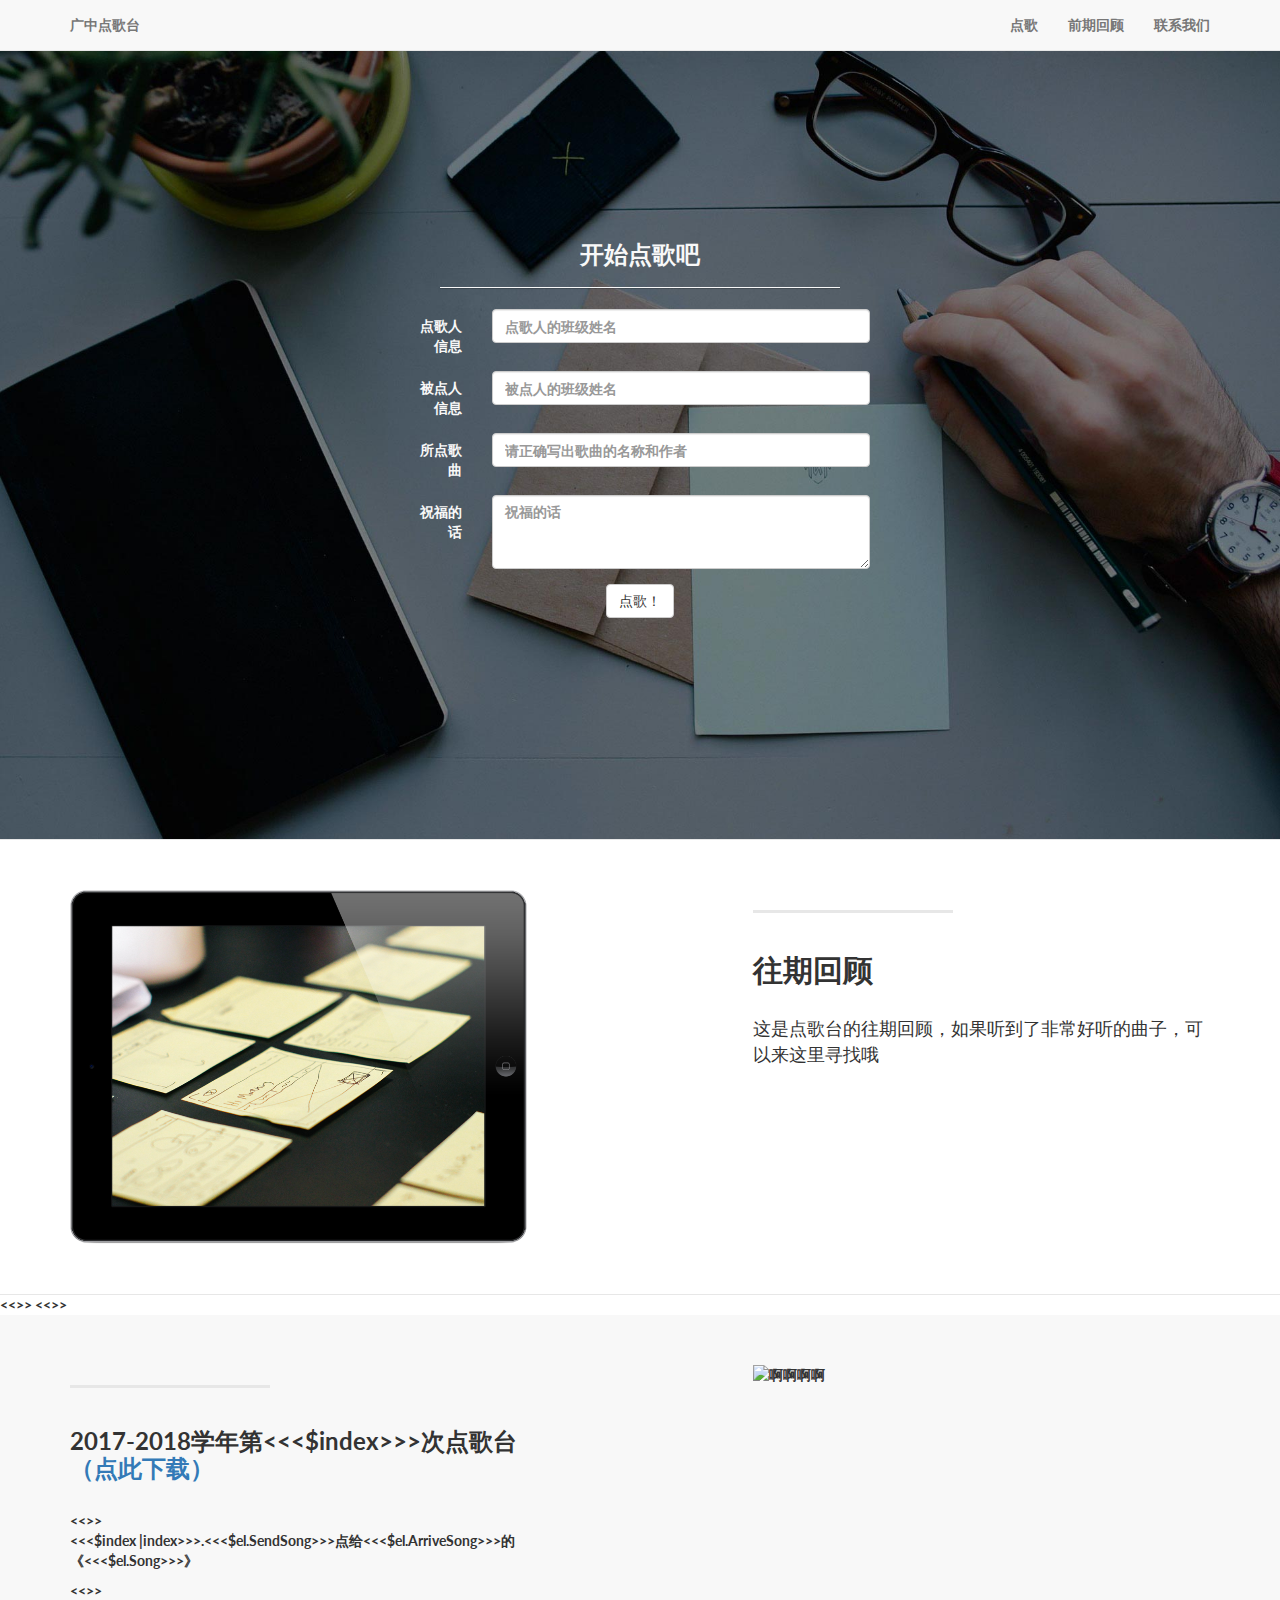
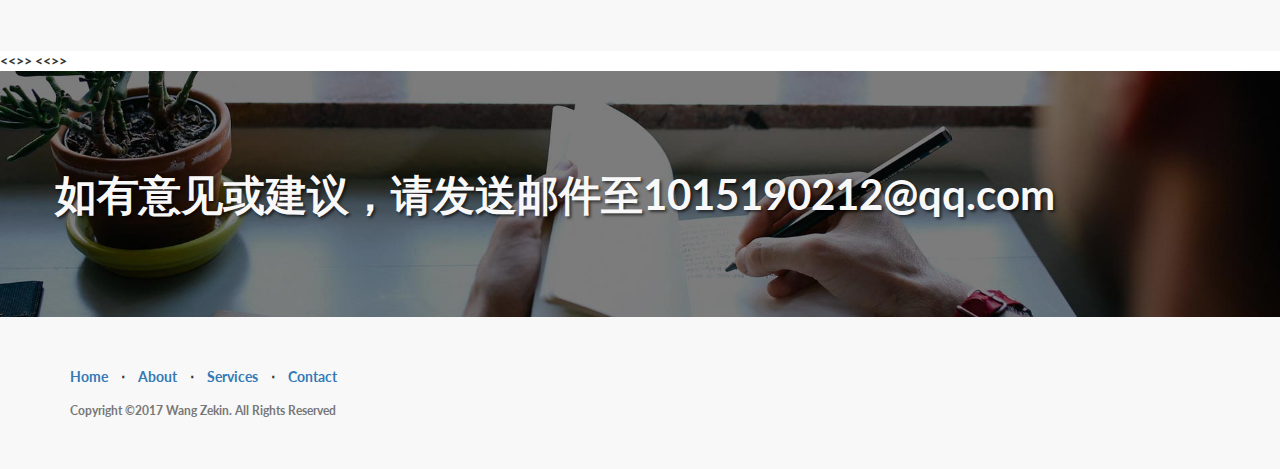
==== views/index.html @ b21ccbcf "Initial commit" ====
<!DOCTYPE html>
<html lang="en">

<head>

    <meta charset="utf-8">
    <meta http-equiv="X-UA-Compatible" content="IE=edge">
    <meta name="viewport" content="width=device-width, initial-scale=1">
    <meta name="description" content="">
    <meta name="author" content="">

    <title>广中点歌台</title>

    <!-- Bootstrap Core CSS -->
    <link href="/static/css/bootstrap.min.css" rel="stylesheet">

    <!-- Custom CSS -->
    <link href="/static/css/landing-page.css" rel="stylesheet">

    <!-- Custom Fonts -->
    <link href="/static/font-awesome/css/font-awesome.min.css" rel="stylesheet" type="text/css">
    <link href="https://fonts.googleapis.com/css?family=Lato:300,400,700,300italic,400italic,700italic" rel="stylesheet"
          type="text/css">

    <!-- HTML5 Shim and Respond.js IE8 support of HTML5 elements and media queries -->
    <!-- WARNING: Respond.js doesn't work if you view the page via file:// -->
    <!--[if lt IE 9]>
    <script src="https://oss.maxcdn.com/libs/html5shiv/3.7.0/html5shiv.js"></script>
    <script src="https://oss.maxcdn.com/libs/respond.js/1.4.2/respond.min.js"></script>
    <![endif]-->

</head>

<body>

<!-- Navigation -->
<nav class="navbar navbar-default navbar-fixed-top topnav" role="navigation">
    <div class="container topnav">
        <!-- Brand and toggle get grouped for better mobile display -->
        <div class="navbar-header">
            <button type="button" class="navbar-toggle" data-toggle="collapse"
                    data-target="#bs-example-navbar-collapse-1">
                <span class="sr-only">Toggle navigation</span>
                <span class="icon-bar"></span>
                <span class="icon-bar"></span>
                <span class="icon-bar"></span>
            </button>
            <a class="navbar-brand topnav" href="#">广中点歌台</a>
        </div>
        <!-- Collect the nav links, forms, and other content for toggling -->
        <div class="collapse navbar-collapse" id="bs-example-navbar-collapse-1">
            <ul class="nav navbar-nav navbar-right">
                <li>
                    <a href="#home">点歌</a>
                </li>
                <li>
                    <a href="#services">前期回顾</a>
                </li>
                <li>
                    <a href="#contact">联系我们</a>
                </li>
            </ul>
        </div>
        <!-- /.navbar-collapse -->
    </div>
    <!-- /.container -->
</nav>


<!-- Header -->
<a name="home"></a>
<div class="intro-header">
    <div class="container">
        <div class="row">
            <div class="col-lg-12">
                <div class="intro-message" id="music">
                    <transition name="fade">

                        <h1 v-if="done">您已成功报名</h1>
                    </transition>
                    <transition name="fade">
                        <div v-if="!done">
                            <div v-if="error" class="alert alert-warning alert-dismissible" role="alert">
                                <button type="button" class="close" data-dismiss="alert" aria-label="Close"><span
                                        aria-hidden="true">&times;</span></button>
                                <strong>Warning!</strong> 请确认填写完表格
                            </div>
                            <h3>开始点歌吧</h3>
                            <hr class="intro-divider">
                            <center>
                                <form class="form-horizontal intro-form">
                                    <div class="form-group">
                                        <label class="col-sm-2 control-label">点歌人信息</label>
                                        <div class="col-sm-10">
                                            <input type="text" v-model="formdata.sendSong" class="form-control"
                                                   id="inputname1" placeholder="点歌人的班级姓名">
                                        </div>
                                    </div>
                                    <div class="form-group">
                                        <label class="col-sm-2 control-label">被点人信息</label>
                                        <div class="col-sm-10">
                                            <input type="text" v-model="formdata.arriveSong" class="form-control"
                                                   placeholder="被点人的班级姓名">
                                        </div>
                                    </div>
                                    <div class="form-group">
                                        <label class="col-sm-2 control-label">所点歌曲</label>
                                        <div class="col-sm-10">
                                            <input type="text" v-model="formdata.Song" class="form-control"
                                                   placeholder="请正确写出歌曲的名称和作者">
                                        </div>
                                    </div>
                                    <div class="form-group">
                                        <label class="col-sm-2 control-label">祝福的话</label>
                                        <div class="col-sm-10">
                                            <textarea v-model="formdata.Something" class="form-control" rows="3"
                                                      placeholder="祝福的话"></textarea>
                                        </div>
                                    </div>
                                </form>

                                <button @click="add" class="btn btn-default" :disabled="loading">点歌！</button>
                            </center>
                        </div>
                    </transition>
                </div>
            </div>
        </div>

    </div>
    <!-- /.container -->

</div>
<!-- /.intro-header -->

<!-- Page Content -->

<a name="services"></a>
<div class="content-section-b">
    <div class="container">
        <div class="row">
            <div class="col-lg-5 col-lg-offset-1 col-sm-push-6  col-sm-6">
                <hr class="section-heading-spacer">
                <div class="clearfix"></div>
                <h2 class="section-heading">往期回顾<br></h2>
                <p class="lead">这是点歌台的往期回顾，如果听到了非常好听的曲子，可以来这里寻找哦
                </p>
            </div>
            <div class="col-lg-5 col-sm-pull-6  col-sm-6">
                <img class="img-responsive" src="/static/img/ipad.png" alt="">
            </div>
        </div>

    </div>
    <!-- /.container -->
</div>
<<<range  $index, $elem := .data>>>
<<<if $elem>>>
<div class="content-section-a">
    <div class="container">
        <div class="row">
            <div class="col-lg-5 col-sm-6">
                <hr class="section-heading-spacer">
                <div class="clearfix"></div>
                <h3 class="section-heading">
                    2017-2018学年第<<<$index>>>次点歌台<br>
                    <a href="/static/music/<<<$index>>>.zip"> （点此下载）</a>
                </h3>
                <<<range $index, $el := $elem.S>>>
                    <p>
                        <<<$index |index>>>.<<<$el.SendSong>>>点给<<<$el.ArriveSong>>>的《<<<$el.Song>>>》
                    </p>
                <<<end>>>
            </div>
            <div class="col-lg-5 col-lg-offset-2 col-sm-6">
                <img class="img-responsive" src="<<<$elem.P.Picture>>>" alt="啊啊啊啊">
            </div>
        </div>

    </div>
    <!-- /.container -->

</div>
<!-- /.content-section-a -->
<<<end>>>
<<<end>>>

<a name="contact"></a>
<div class="banner">
    <div class="container">

        <div class="row">
            <div >
                <h2>如有意见或建议，请发送邮件至1015190212@qq.com</h2>
            </div>
        </div>

    </div>
    <!-- /.container -->

</div>
<!-- /.banner -->

<!-- Footer -->
<footer>
    <div class="container">
        <div class="row">
            <div class="col-lg-12">
                <ul class="list-inline">
                    <li>
                        <a href="#">Home</a>
                    </li>
                    <li class="footer-menu-divider">&sdot;</li>
                    <li>
                        <a href="#home">About</a>
                    </li>
                    <li class="footer-menu-divider">&sdot;</li>
                    <li>
                        <a href="#services">Services</a>
                    </li>
                    <li class="footer-menu-divider">&sdot;</li>
                    <li>
                        <a href="#contact">Contact</a>
                    </li>
                </ul>
                <p class="copyright text-muted small">Copyright &copy;2017 Wang Zekin. All Rights Reserved</p>
            </div>
        </div>
    </div>
</footer>

<!-- jQuery -->
<script src="/static/js/jquery.js"></script>

<!-- Bootstrap Core JavaScript -->
<script src="/static/js/bootstrap.min.js"></script>
<!-- Vue  -->
<script src="/static/js/vue.js"></script>
<!--axios  -->
<script src="/static/js/axios.min.js"></script>
<script>
    var music = new Vue({
        el: '#music',
        data: {
            loading: false,
            done: false,
            formdata: {
                sendSong: '',
                arriveSong: '',
                Song: '',
                Something: '',
                num:1
            },
            error: false

        },
        methods: {
            add: function () {
                this.loading = true
                for (let x of Object.keys(this.formdata)) {
                    if (this.formdata[x] === '') {
                        console.log(x)
                        this.error = true
                        return
                    }
                }
                this.error = false
                axios.get('/add', {
                    params: this.formdata
                }).then((res) => {
                    this.loading = false
                this.done = true
                console.log(res)
            }).catch (res =>{
                    console.log(res)
                })
            }
        }
    })
</script>
</body>

</html>
---- static/css/landing-page.css ----
/*
 * Start Bootstrap - Landing Page (http://startbootstrap.com/)
 * Copyright 2013-2016 Start Bootstrap
 * Licensed under MIT (https://github.com/BlackrockDigital/startbootstrap/blob/gh-pages/LICENSE)
 */

body,
html {
    width: 100%;
    height: 100%;
}

body,
h1,
h2,
h3,
h4,
h5,
h6 {
    font-family: "Lato","Helvetica Neue",Helvetica,Arial,sans-serif;
    font-weight: 700;
}

.topnav {
    font-size: 14px; 
}

.lead {
    font-size: 18px;
    font-weight: 400;
}

.intro-header {
    padding-top: 50px; /* If you're making other pages, make sure there is 50px of padding to make sure the navbar doesn't overlap content! */
    padding-bottom: 50px;
    text-align: center;
    color: #f8f8f8;
    background: url(../img/intro-bg.jpg) no-repeat center center;
    background-size: cover;
}

.intro-message {
    position: relative;
    text-align: center;
    padding-top: 15%;
    padding-bottom: 15%;
}


.intro-message > h1 {
    margin: 0;
    text-shadow: 2px 2px 3px rgba(0,0,0,0.6);
    font-size: 5em;
}

.intro-divider {
    width: 400px;
    border-top: 1px solid #f8f8f8;
    border-bottom: 1px solid rgba(0,0,0,0.2);
}

.intro-message > h3 {
    text-shadow: 2px 2px 3px rgba(0,0,0,0.6);
}

.intro-form{
    width:460px;
}

@media(max-width:767px) {
    .intro-message {
        padding-bottom: 15%;
    }

    .intro-message > h1 {
        font-size: 3em;
    }

    ul.intro-social-buttons > li {
        display: block;
        margin-bottom: 20px;
        padding: 0;
    }

    ul.intro-social-buttons > li:last-child {
        margin-bottom: 0;
    }

    .intro-divider {
        width: 100%;
    }
    .intro-form{
        width: 100%
    }
}

.network-name {
    text-transform: uppercase;
    font-size: 14px;
    font-weight: 400;
    letter-spacing: 2px;
}

.content-section-a {
    padding: 50px 0;
    background-color: #f8f8f8;
}

.content-section-b {
    padding: 50px 0;
    border-top: 1px solid #e7e7e7;
    border-bottom: 1px solid #e7e7e7;
}

.section-heading {
    margin-bottom: 30px;
}

.section-heading-spacer {
    float: left;
    width: 200px;
    border-top: 3px solid #e7e7e7;
}

.banner {
    padding: 100px 0;
    color: #f8f8f8;
    background: url(../img/banner-bg.jpg) no-repeat center center;
    background-size: cover;
}

.banner h2 {
    margin: 0;
    text-shadow: 2px 2px 3px rgba(0,0,0,0.6);
    font-size: 3em;
}

.banner ul {
    margin-bottom: 0;
}

.banner-social-buttons {
    float: right;
    margin-top: 0;
}

@media(max-width:1199px) {
    ul.banner-social-buttons {
        float: left;
        margin-top: 15px;
    }
}

@media(max-width:767px) {
    .banner h2 {
        margin: 0;
        text-shadow: 2px 2px 3px rgba(0,0,0,0.6);
        font-size: 3em;
    }

    ul.banner-social-buttons > li {
        display: block;
        margin-bottom: 20px;
        padding: 0;
    }

    ul.banner-social-buttons > li:last-child {
        margin-bottom: 0;
    }
}

footer {
    padding: 50px 0;
    background-color: #f8f8f8;
}

p.copyright {
    margin: 15px 0 0;
}

.fade-enter-active, .fade-leave-active {
    transition: opacity .5s
}
.fade-enter, .fade-leave-to /* .fade-leave-active in below version 2.1.8 */ {
    opacity: 0
}

.table-css{
    padding: 20px;
}
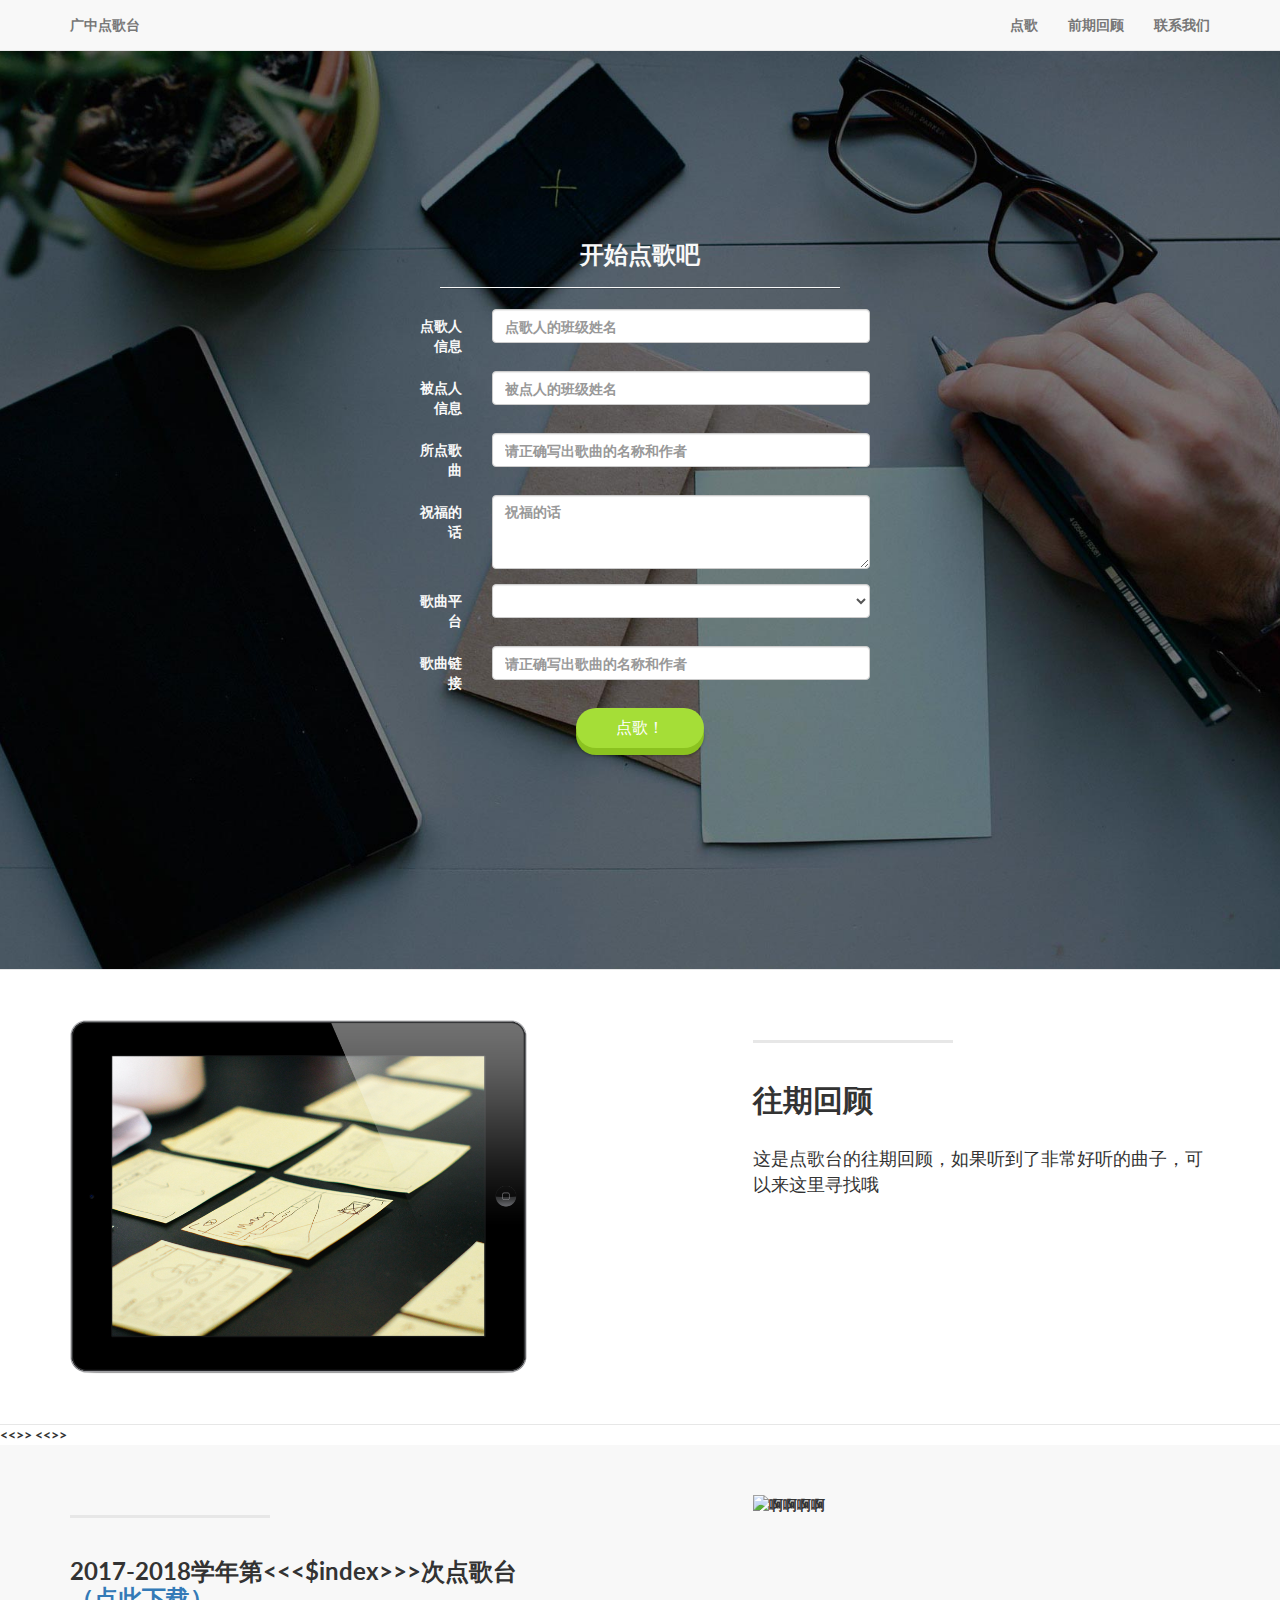
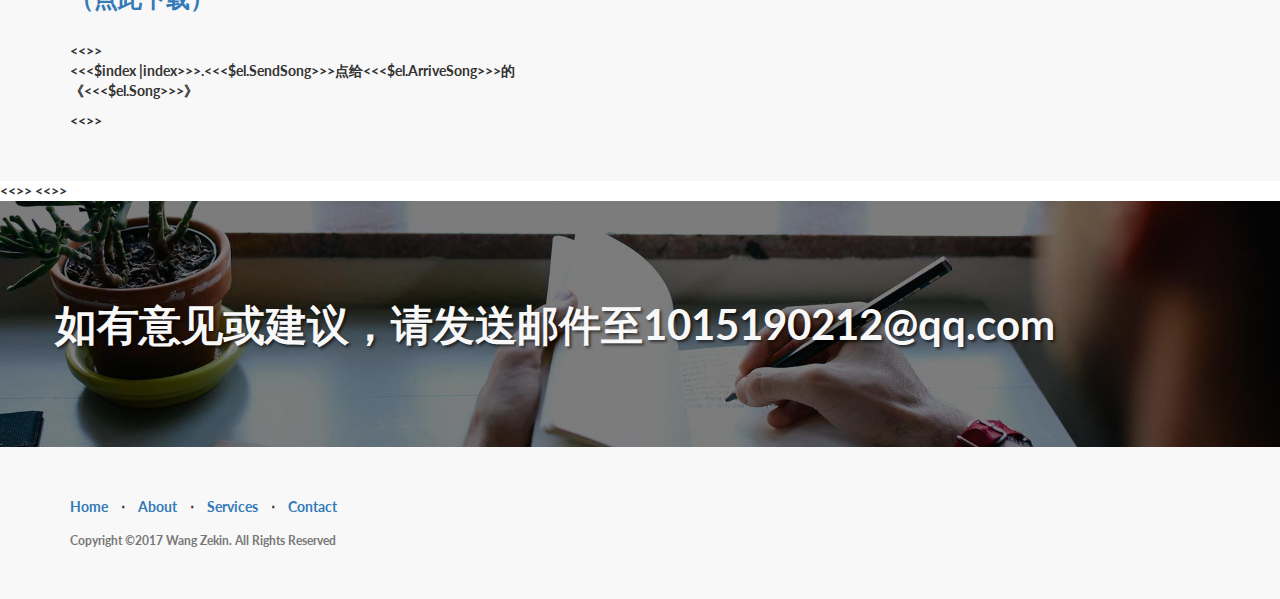
==== commit 5585060d: "update" ====
--- a/views/index.html
+++ b/views/index.html
@@ -10,6 +10,9 @@
     <meta name="author" content="">
 
     <title>广中点歌台</title>
+
+    <!--Button css-->
+    <link href="/static/css/button.css" rel="stylesheet">
 
     <!-- Bootstrap Core CSS -->
     <link href="/static/css/bootstrap.min.css" rel="stylesheet">
@@ -103,6 +106,7 @@
                                                    placeholder="被点人的班级姓名">
                                         </div>
                                     </div>
+
                                     <div class="form-group">
                                         <label class="col-sm-2 control-label">所点歌曲</label>
                                         <div class="col-sm-10">
@@ -117,9 +121,32 @@
                                                       placeholder="祝福的话"></textarea>
                                         </div>
                                     </div>
+                                    <div class="form-group">
+                                        <label class="col-sm-2 control-label">歌曲平台</label>
+                                        <div class="col-sm-10">
+                                            <select class="form-control" v-model="formdata.type">
+                                                <option>网易云音乐</option>
+                                                <option>百度音乐</option>
+                                                <option>酷狗音乐</option>
+                                                <option>酷我音乐</option>
+                                                <option>虾米音乐</option>
+                                                <option>自行上传</option>
+                                            </select>
+                                        </div>
+                                    </div>
+                                    <div class="form-group" v-if="formdata.type!=='自行上传'">
+                                        <label class="col-sm-2 control-label">歌曲链接</label>
+                                        <div class="col-sm-10">
+                                            <input type="text" v-model="formdata.url" class="form-control"
+                                                   placeholder="请正确写出歌曲的名称和作者">
+                                        </div>
+                                    </div>
+                                    <div class="form-group" v-else>
+                                        <label for="exampleInputFile">歌曲上传</label>
+                                        <input type="file" id="exampleInputFile" @change="fileChange">
+                                    </div>
                                 </form>
-
-                                <button @click="add" class="btn btn-default" :disabled="loading">点歌！</button>
+                                <button @click="add" class="button button-3d button-action button-pill"  :disabled="loading">点歌！</button>
                             </center>
                         </div>
                     </transition>
@@ -249,25 +276,37 @@
                 arriveSong: '',
                 Song: '',
                 Something: '',
-                num:1
+                type:'',
+                music:'',
+                url:''
             },
             error: false
-
         },
         methods: {
+            fileChange:function (event) {
+                this.formdata.music = event.target.files[0];
+            },
             add: function () {
-                this.loading = true
+                let formdata = new FormData()
                 for (let x of Object.keys(this.formdata)) {
                     if (this.formdata[x] === '') {
-                        console.log(x)
+                        if(x === "url"){
+                            if (this.formdata.type==="自行上传"){
+                                continue
+                            }
+                        }else if(x ==="music"){
+                            if (this.formdata.type !=="自行上传"){
+                                continue
+                            }
+                        }
                         this.error = true
                         return
                     }
+                    formdata.append(x,this.formdata[x])
                 }
+                this.loading = true
                 this.error = false
-                axios.get('/add', {
-                    params: this.formdata
-                }).then((res) => {
+                axios.post('/add', formdata).then((res) => {
                     this.loading = false
                 this.done = true
                 console.log(res)
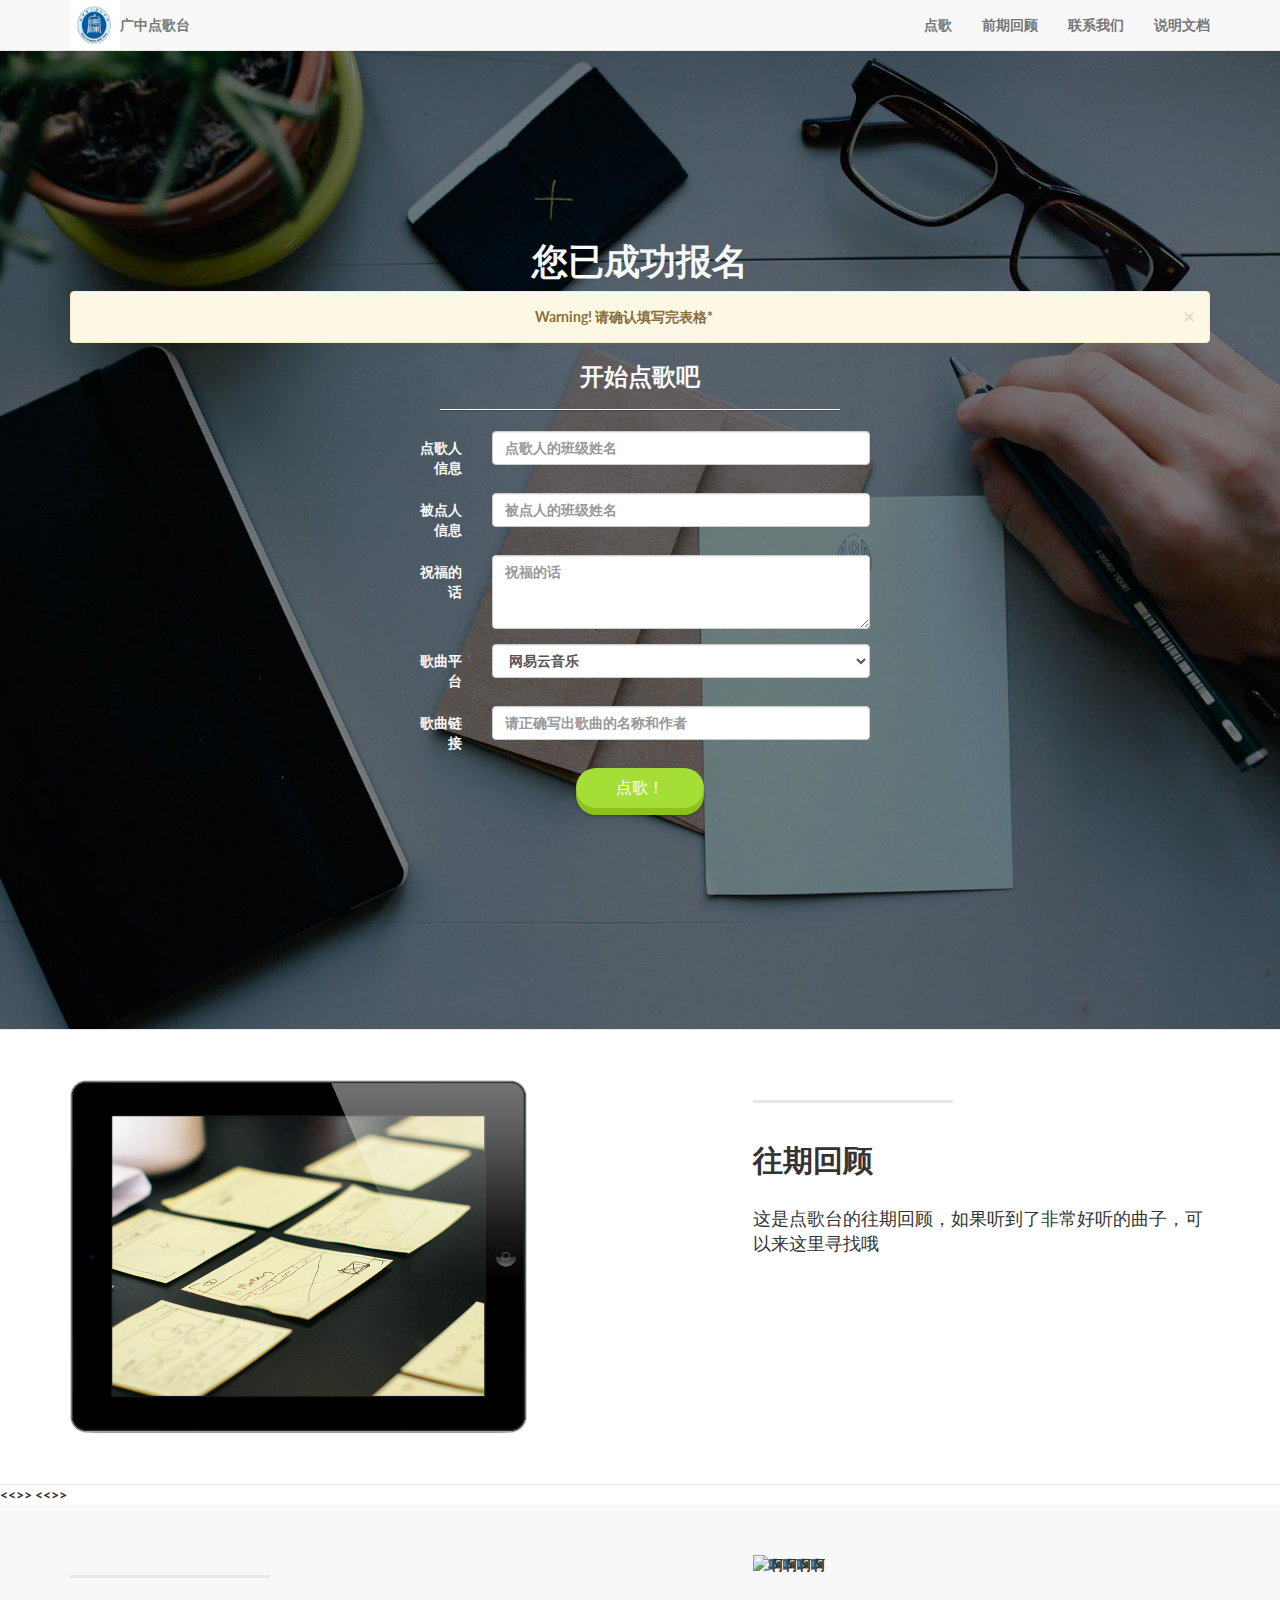
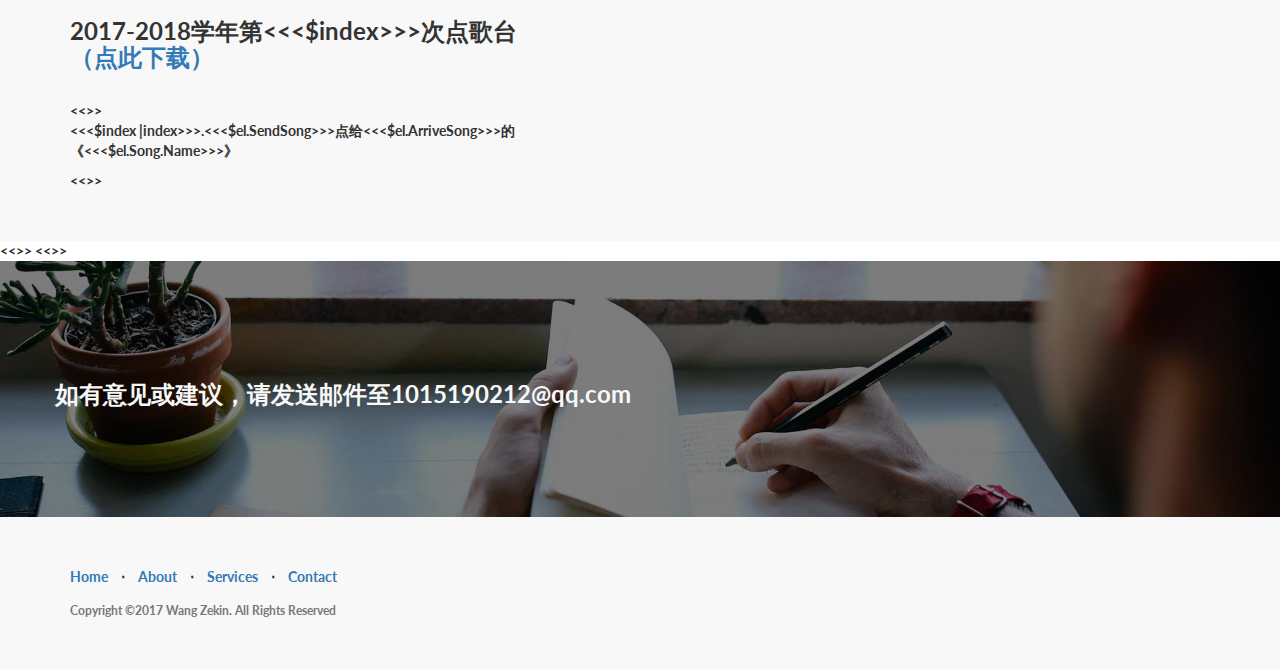
==== commit f30dff5d: "添加说明文档" ====
--- a/views/index.html
+++ b/views/index.html
@@ -41,17 +41,11 @@
     <div class="container topnav">
         <!-- Brand and toggle get grouped for better mobile display -->
         <div class="navbar-header">
-            <button type="button" class="navbar-toggle" data-toggle="collapse"
-                    data-target="#bs-example-navbar-collapse-1">
-                <span class="sr-only">Toggle navigation</span>
-                <span class="icon-bar"></span>
-                <span class="icon-bar"></span>
-                <span class="icon-bar"></span>
-            </button>
+            <img src="/static/img/gqmms.jpg" class="navbar-left topnav" height="50px" width="50px">
             <a class="navbar-brand topnav" href="#">广中点歌台</a>
         </div>
         <!-- Collect the nav links, forms, and other content for toggling -->
-        <div class="collapse navbar-collapse" id="bs-example-navbar-collapse-1">
+        <div class="collapse navbar-collapse">
             <ul class="nav navbar-nav navbar-right">
                 <li>
                     <a href="#home">点歌</a>
@@ -62,6 +56,9 @@
                 <li>
                     <a href="#contact">联系我们</a>
                 </li>
+                <li>
+                    <a href="/plain">说明文档</a>
+               </li>
             </ul>
         </div>
         <!-- /.navbar-collapse -->
@@ -81,12 +78,12 @@
 
                         <h1 v-if="done">您已成功报名</h1>
                     </transition>
-                    <transition name="fade">
+                   <transition name="fade">
                         <div v-if="!done">
                             <div v-if="error" class="alert alert-warning alert-dismissible" role="alert">
                                 <button type="button" class="close" data-dismiss="alert" aria-label="Close"><span
                                         aria-hidden="true">&times;</span></button>
-                                <strong>Warning!</strong> 请确认填写完表格
+                                <strong>Warning!</strong> 请确认填写完表格*
                             </div>
                             <h3>开始点歌吧</h3>
                             <hr class="intro-divider">
@@ -106,14 +103,6 @@
                                                    placeholder="被点人的班级姓名">
                                         </div>
                                     </div>
-
-                                    <div class="form-group">
-                                        <label class="col-sm-2 control-label">所点歌曲</label>
-                                        <div class="col-sm-10">
-                                            <input type="text" v-model="formdata.Song" class="form-control"
-                                                   placeholder="请正确写出歌曲的名称和作者">
-                                        </div>
-                                    </div>
                                     <div class="form-group">
                                         <label class="col-sm-2 control-label">祝福的话</label>
                                         <div class="col-sm-10">
@@ -126,6 +115,7 @@
                                         <div class="col-sm-10">
                                             <select class="form-control" v-model="formdata.type">
                                                 <option>网易云音乐</option>
+                                                <option>QQ音乐</option>
                                                 <option>百度音乐</option>
                                                 <option>酷狗音乐</option>
                                                 <option>酷我音乐</option>
@@ -141,10 +131,19 @@
                                                    placeholder="请正确写出歌曲的名称和作者">
                                         </div>
                                     </div>
-                                    <div class="form-group" v-else>
+                                    <template v-else>
+                                    <div class="form-group" >
                                         <label for="exampleInputFile">歌曲上传</label>
                                         <input type="file" id="exampleInputFile" @change="fileChange">
                                     </div>
+                                    <div class="form-group">
+                                        <label class="col-sm-2 control-label">所点歌曲</label>
+                                        <div class="col-sm-10">
+                                            <input type="text" v-model="formdata.Song" class="form-control"
+                                                   placeholder="请正确写出歌曲的名称和作者">
+                                        </div>
+                                    </div>
+                                    </template>
                                 </form>
                                 <button @click="add" class="button button-3d button-action button-pill"  :disabled="loading">点歌！</button>
                             </center>
@@ -195,7 +194,7 @@
                 </h3>
                 <<<range $index, $el := $elem.S>>>
                     <p>
-                        <<<$index |index>>>.<<<$el.SendSong>>>点给<<<$el.ArriveSong>>>的《<<<$el.Song>>>》
+                        <<<$index |index>>>.<<<$el.SendSong>>>点给<<<$el.ArriveSong>>>的《<<<$el.Song.Name>>>》
                     </p>
                 <<<end>>>
             </div>
@@ -206,7 +205,6 @@
 
     </div>
     <!-- /.container -->
-
 </div>
 <!-- /.content-section-a -->
 <<<end>>>
@@ -217,8 +215,8 @@
     <div class="container">
 
         <div class="row">
-            <div >
-                <h2>如有意见或建议，请发送邮件至1015190212@qq.com</h2>
+            <div>
+                <h3>如有意见或建议，请发送邮件至1015190212@qq.com</h3>
             </div>
         </div>
 
@@ -255,10 +253,11 @@
         </div>
     </div>
 </footer>
-
-<!-- jQuery -->
-<script src="/static/js/jquery.js"></script>
-
+                <div id="player1" style="background-color:white;position: fixed;top:50px;" class="aplayer"></div>
+
+
+                <!-- jQuery -->
+<script src="/static/js/jquery.js"></script><script src="/static/js/APlayer.min.js"></script>
 <!-- Bootstrap Core JavaScript -->
 <script src="/static/js/bootstrap.min.js"></script>
 <!-- Vue  -->
@@ -294,7 +293,7 @@
                             if (this.formdata.type==="自行上传"){
                                 continue
                             }
-                        }else if(x ==="music"){
+                        }else if(x ==="music" ||x === "Song"){
                             if (this.formdata.type !=="自行上传"){
                                 continue
                             }
@@ -312,10 +311,25 @@
                 console.log(res)
             }).catch (res =>{
                     console.log(res)
+                alert("出现问题，请与管理员联系")
                 })
             }
         }
     })
+    var ap1 = new APlayer({
+        element: document.getElementById('player1'),
+        narrow: true,
+        showlrc: false,
+        mutex: true,
+        theme: '#ad7a86',
+        music: {
+            title:<<<.music.Name>>>,
+        author:<<<.music.Author>>>,
+        url:<<<.music.Url>>>,
+        pic:<<<.music.PicUrl>>>
+    }
+    });
+    ap1.play()
 </script>
 </body>
 
